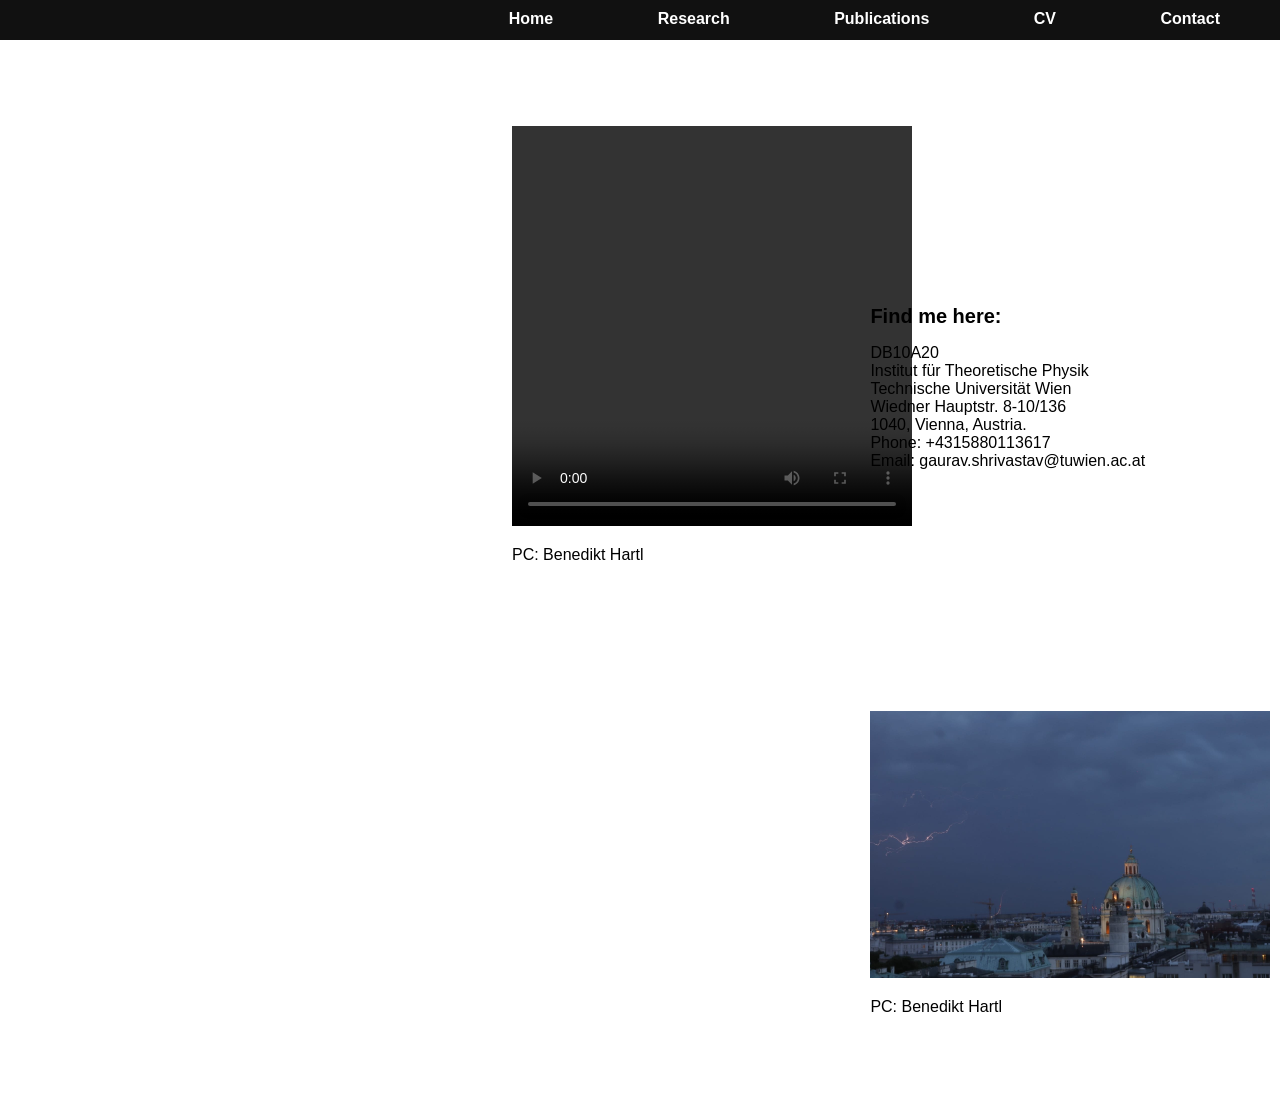
==== contact.html @ 845c1a48 "Inital commit" ====
<!----- this is a file for the webpage--->
<!DOCTYPE html>
<html lang="en">
<head>
<title>Gaurav P. Shrivastav</title>
<meta charset="utf-8">
<meta name="viewport" content="width=device-width, initial-scale=1">
<style>
* {
  box-sizing: border-box;
}

body {
  margin: 0;
  font-family: Arial, Helvetica, sans-serif;
}

/* Style the side navigation */
.sidenav {
  height: 40px;
  width: 100%;
/*  position: fixed; */ 
  z-index: -1;
  top:  0;
  left: 0;
  padding: 10px 10px 5px;
  background-color: #111;
  text-align: right;
  overflow-x: hidden;
}


/* Side navigation links */
.sidenav a {
  color: white;
  padding: 50px 50px 10px;
  text-decoration: none;
  display: inline;
  text-align: center;
}

/* Change color on hover */
.sidenav a:hover {
  background-color: #ddd;
  color: black;
}

.container1 {
    position:absolute;
    top:14%;
    left:0;
    width: 50%;
    background-color: none;
    margin-left: 40%;
    height: 30%;
}
.first1 {
    width: 100%;
    float: left;
    height: 30%;
    background-color: none;
}

.container2 {
    position:absolute;
    top: 32%;
    left:68%;
    width: 40%;
    background-color: none;
    height: 30%;
}

.first2 {
	
    width: 100%;
    float: left;
    height: 30%;
    background-color: none;
}

.container4 {
    position:absolute;
    top:79%;
    left:68%;
    width: 50%;
    background-color: none;
    height: 30%;
}
.first4 {
    width: 500px;
    float: left;
    height: 400px;
    padding-top: 80px;
    background-color: none;
}



h1 {
  color: black;
  font-weight: bold;
  font-size: 28px;
  text-align: Left;
}

h2 {
  font-weight: bold;
  color:none;
  font-size: 20px;
  text-align: left;
}

/* Style the content */
.content {
  margin-left: 200px;
  padding-left: 20px;
}


.mapouter{
    position:absolute;
    top:79%;
    left:0;
    margin-left:40%;
    text-align:right;
    height:400px;
    width:400px;
}
.gmap_canvas{
    overflow:hidden;
    background:none;!important;
    height:400px;
    width:400px;
}

</style>
</head>
<body>

<div class="sidenav">
  <a href="index.html"><b> Home</b></a>
  <a href="research.html"><b>Research</b></a>
  <a href="publications.html"><b>Publications</b></a>
  <a href="cv.html"><b>CV</b></a>
  <a href="contant.html"><b>Contact</b></a>
</div>

<!--<div class="content">
  <h2>Gaurav P. Shrivastav</h2>
  <p>A full-height, fixed sidenav and content.</p>
</div>-->
<div class="container1">
   <div class="first1">
     <video width="400" height="400" controls autoplay>
           <source src="movies/kkm.mp4" type="video/mp4" >
           <source src="kkm.ogg" type="video/ogg">
        </video>
	   <p></p>
            PC: Benedikt Hartl
   </div>
</div>
<div class="container2">
    <div class="first2">
    	   <h2>Find me here: </h2>
	   <p> DB10A20 <br>
	   Institut f&uuml;r Theoretische Physik <br>
	   Technische Universit&auml;t Wien <br> 
	   Wiedner Hauptstr. 8-10/136 <br>  
	   1040, Vienna, Austria. <br>
	   Phone: +4315880113617 <br>
	   Email: gaurav.shrivastav&#64;tuwien.ac.at
           </p>
    </div>	    
</div>

<div class="mapouter">
    <div class="gmap_canvas">
	    <iframe width="400" height="300" id="gmap_canvas" src="https://maps.google.com/maps?q=wiedner%20hauptstrasse%208-10&t=&z=13&ie=UTF8&iwloc=&output=embed" frameborder="0" scrolling="yes" marginheight="0" marginwidth="0">
	</iframe>
    </div>
</div>

<div class="container4">
     <div class="firs4">
       <picture> 
            <source media="(min-width:150px)" srcset="pics/kk.jpeg">
	   <img src="pics/kk.jpeg" alt="kk" style="width:400px" heigth="400px">
      </picture>
      <p></p>
            PC: Benedikt Hartl
	    <p></p>
     </div>	     
</div>




</body>
</html>
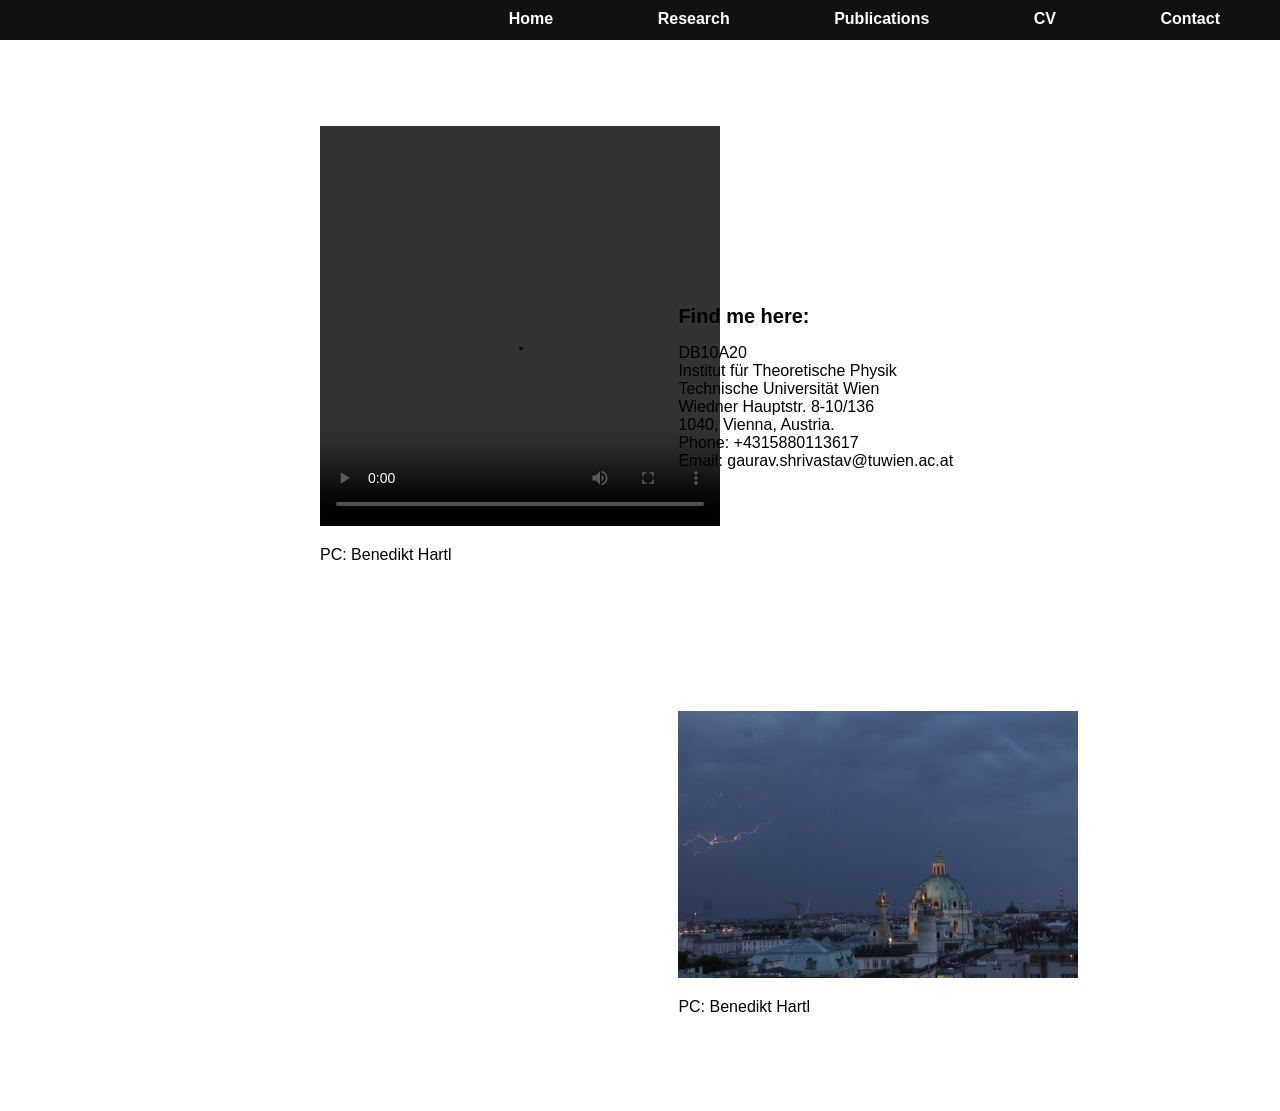
==== commit e37124d9: "test commit" ====
--- a/contact.html
+++ b/contact.html
@@ -51,7 +51,7 @@
     left:0;
     width: 50%;
     background-color: none;
-    margin-left: 40%;
+    margin-left: 25%;
     height: 30%;
 }
 .first1 {
@@ -64,7 +64,7 @@
 .container2 {
     position:absolute;
     top: 32%;
-    left:68%;
+    left:53%;
     width: 40%;
     background-color: none;
     height: 30%;
@@ -81,7 +81,7 @@
 .container4 {
     position:absolute;
     top:79%;
-    left:68%;
+    left:53%;
     width: 50%;
     background-color: none;
     height: 30%;
@@ -121,7 +121,7 @@
     position:absolute;
     top:79%;
     left:0;
-    margin-left:40%;
+    margin-left:25%;
     text-align:right;
     height:400px;
     width:400px;
@@ -141,7 +141,7 @@
   <a href="index.html"><b> Home</b></a>
   <a href="research.html"><b>Research</b></a>
   <a href="publications.html"><b>Publications</b></a>
-  <a href="cv.html"><b>CV</b></a>
+  <a href="CV.html"><b>CV</b></a>
   <a href="contant.html"><b>Contact</b></a>
 </div>
 
@@ -152,7 +152,7 @@
 <div class="container1">
    <div class="first1">
      <video width="400" height="400" controls autoplay>
-           <source src="movies/kkm.mp4" type="video/mp4" >
+           <source src="movies/kkm.MP4" type="video/mp4" >
            <source src="kkm.ogg" type="video/ogg">
         </video>
 	   <p></p>
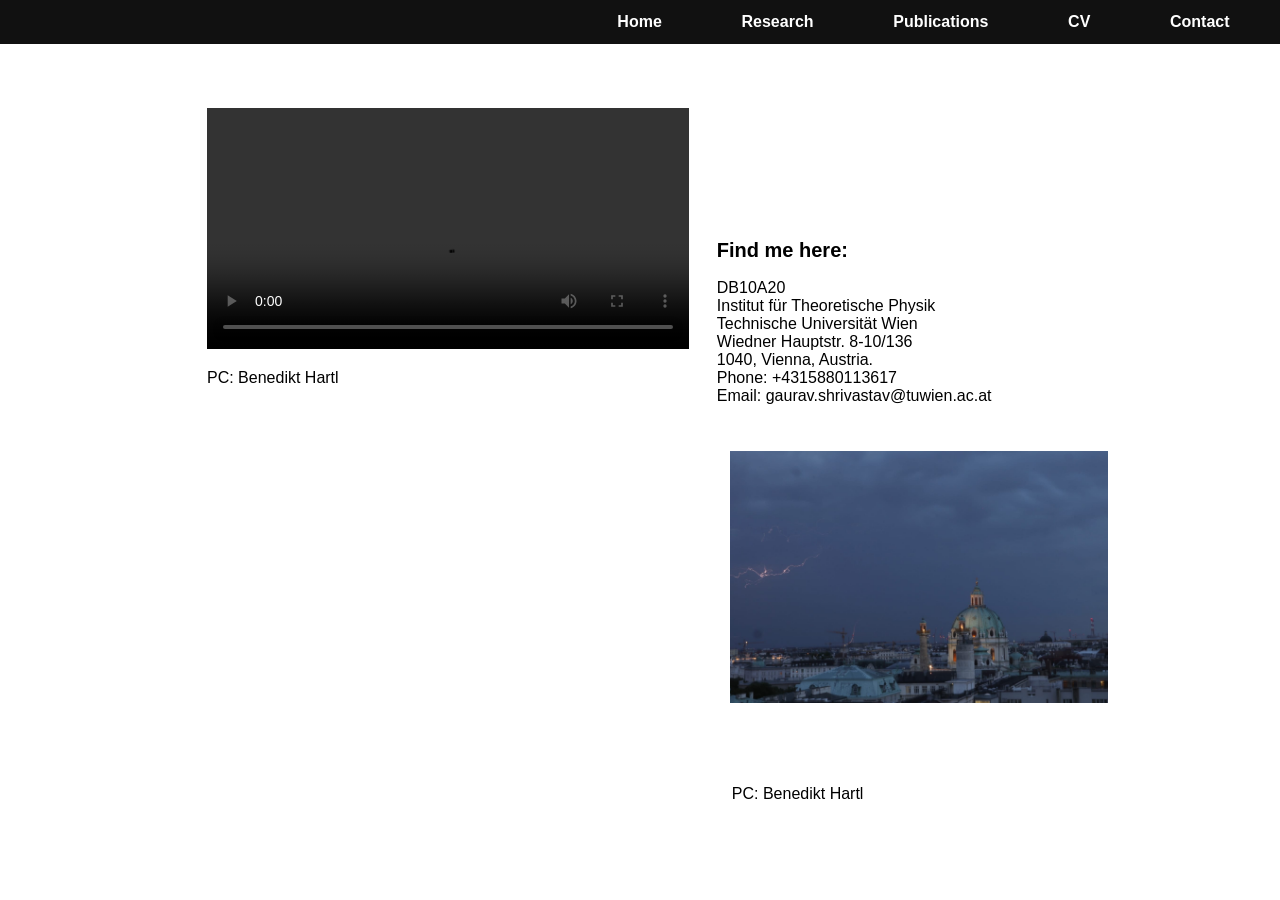
==== commit 342d98d3: "third commit" ====
--- a/contact.html
+++ b/contact.html
@@ -17,13 +17,13 @@
 
 /* Style the side navigation */
 .sidenav {
-  height: 40px;
+  height: 2%;
   width: 100%;
 /*  position: fixed; */ 
   z-index: -1;
   top:  0;
   left: 0;
-  padding: 10px 10px 5px;
+  padding: 1% 1%;
   background-color: #111;
   text-align: right;
   overflow-x: hidden;
@@ -33,7 +33,7 @@
 /* Side navigation links */
 .sidenav a {
   color: white;
-  padding: 50px 50px 10px;
+  padding: 3% 3% 1%;
   text-decoration: none;
   display: inline;
   text-align: center;
@@ -118,21 +118,67 @@
 
 
 .mapouter{
-    position:absolute;
-    top:79%;
-    left:0;
-    margin-left:25%;
+    margin-left:5%;
     text-align:right;
-    height:400px;
-    width:400px;
+    width:60%;
 }
 .gmap_canvas{
     overflow:hidden;
-    background:none;!important;
-    height:400px;
-    width:400px;
-}
-
+    background:none;
+    width:80%;
+}
+
+
+
+.row:after {
+  content: "";
+  clear: both;
+  display: block;
+}
+
+[class*="col-"] {
+  float: left;
+  padding: 15px;
+}
+
+/* for desktop */
+.col-1 {
+   width: 40%;
+   margin-left:15%;
+   padding-top:5%;
+}
+.col-2 {
+   width: 40%;
+   padding-left: 1%;
+   padding-right:2%;
+   padding-top:14%;
+}
+.col-3 {
+   width: 40%;
+   padding-left: 2%;
+   padding-right:1%;
+}
+.col-4 {
+   width: 40%;
+   margin-left:15%;
+}
+.col-5 {
+   width: 40%;
+   margin-left:56%;
+}
+
+video{
+    width:100%;
+    height:auto;
+}
+@media only screen and (max-width: 768px) {
+  /* For mobile phones: */
+  [class*="col-"] {
+    width: 100%;
+    margin:2%;
+    padding:0;
+  }
+}
 </style>
 </head>
 <body>
@@ -149,18 +195,16 @@
   <h2>Gaurav P. Shrivastav</h2>
   <p>A full-height, fixed sidenav and content.</p>
 </div>-->
-<div class="container1">
-   <div class="first1">
-     <video width="400" height="400" controls autoplay>
+<div class="row">
+   <div class="col-1">
+     <video controls autoplay>
            <source src="movies/kkm.MP4" type="video/mp4" >
            <source src="kkm.ogg" type="video/ogg">
         </video>
 	   <p></p>
             PC: Benedikt Hartl
    </div>
-</div>
-<div class="container2">
-    <div class="first2">
+    <div class="col-2">
     	   <h2>Find me here: </h2>
 	   <p> DB10A20 <br>
 	   Institut f&uuml;r Theoretische Physik <br>
@@ -171,30 +215,21 @@
 	   Email: gaurav.shrivastav&#64;tuwien.ac.at
            </p>
     </div>	    
+
+<div class="col-4">
+	    <iframe width="600" height="300" src="https://maps.google.com/maps?q=wiedner%20hauptstrasse%208-10&t=&z=13&ie=UTF8&iwloc=&output=embed" frameborder="0" scrolling="yes" marginheight="0" marginwidth="0">
+	</iframe>
 </div>
-
-<div class="mapouter">
-    <div class="gmap_canvas">
-	    <iframe width="400" height="300" id="gmap_canvas" src="https://maps.google.com/maps?q=wiedner%20hauptstrasse%208-10&t=&z=13&ie=UTF8&iwloc=&output=embed" frameborder="0" scrolling="yes" marginheight="0" marginwidth="0">
-	</iframe>
-    </div>
-</div>
-
-<div class="container4">
-     <div class="firs4">
+     <div class="col-3">
        <picture> 
-            <source media="(min-width:150px)" srcset="pics/kk.jpeg">
-	   <img src="pics/kk.jpeg" alt="kk" style="width:400px" heigth="400px">
+            <source media="(min-width:1%)" srcset="pics/kk.jpeg">
+	   <img src="pics/kk.jpeg" alt="kk" style="width:80%" align="left">
       </picture>
-      <p></p>
+     </div>	
+     <div class="col-5">
             PC: Benedikt Hartl
-	    <p></p>
      </div>	     
 </div>
-
-
-
-
 </body>
 </html>
 
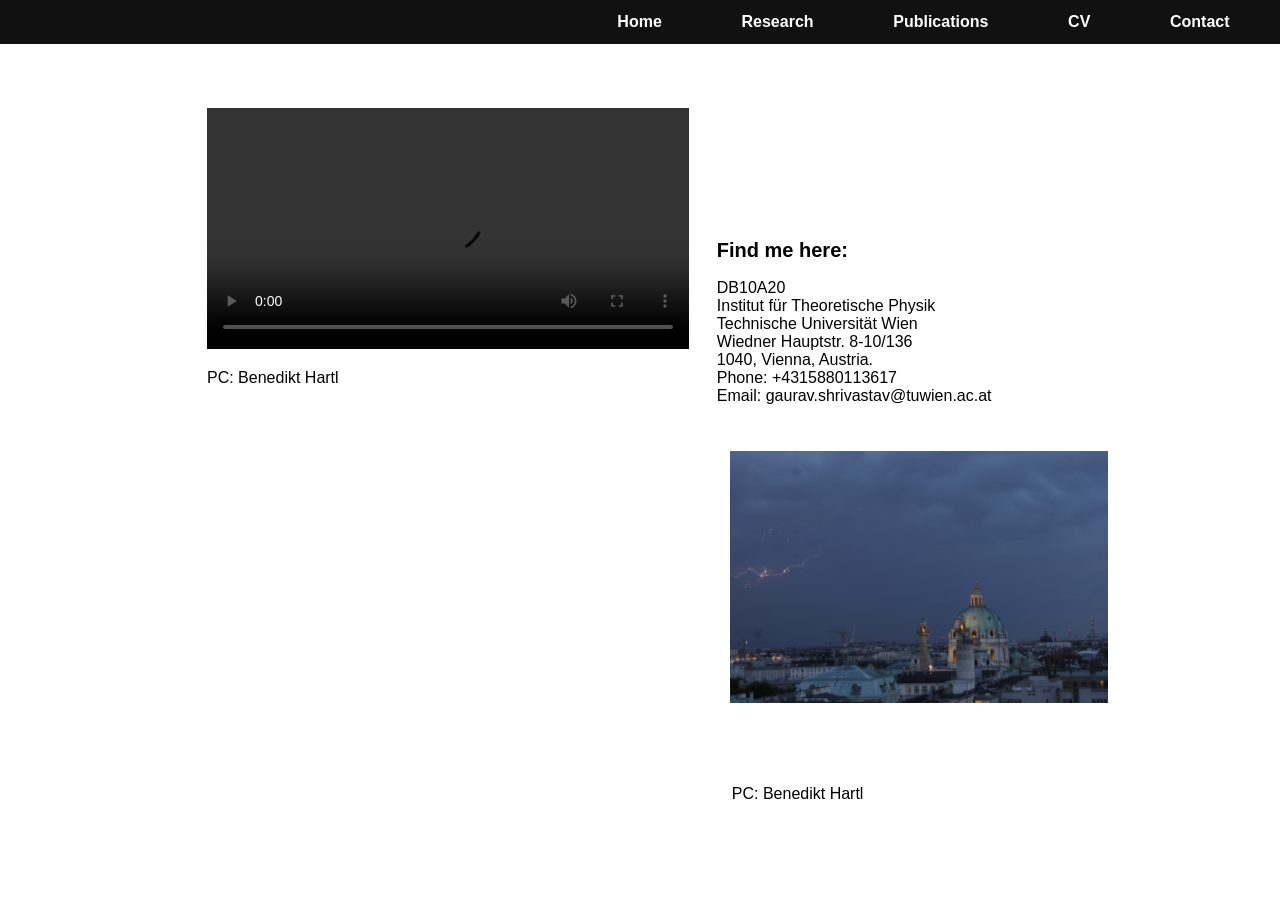
==== commit 3c9d2b97: "fourth commit" ====
--- a/contact.html
+++ b/contact.html
@@ -188,7 +188,7 @@
   <a href="research.html"><b>Research</b></a>
   <a href="publications.html"><b>Publications</b></a>
   <a href="CV.html"><b>CV</b></a>
-  <a href="contant.html"><b>Contact</b></a>
+  <a href="contact.html"><b>Contact</b></a>
 </div>
 
 <!--<div class="content">
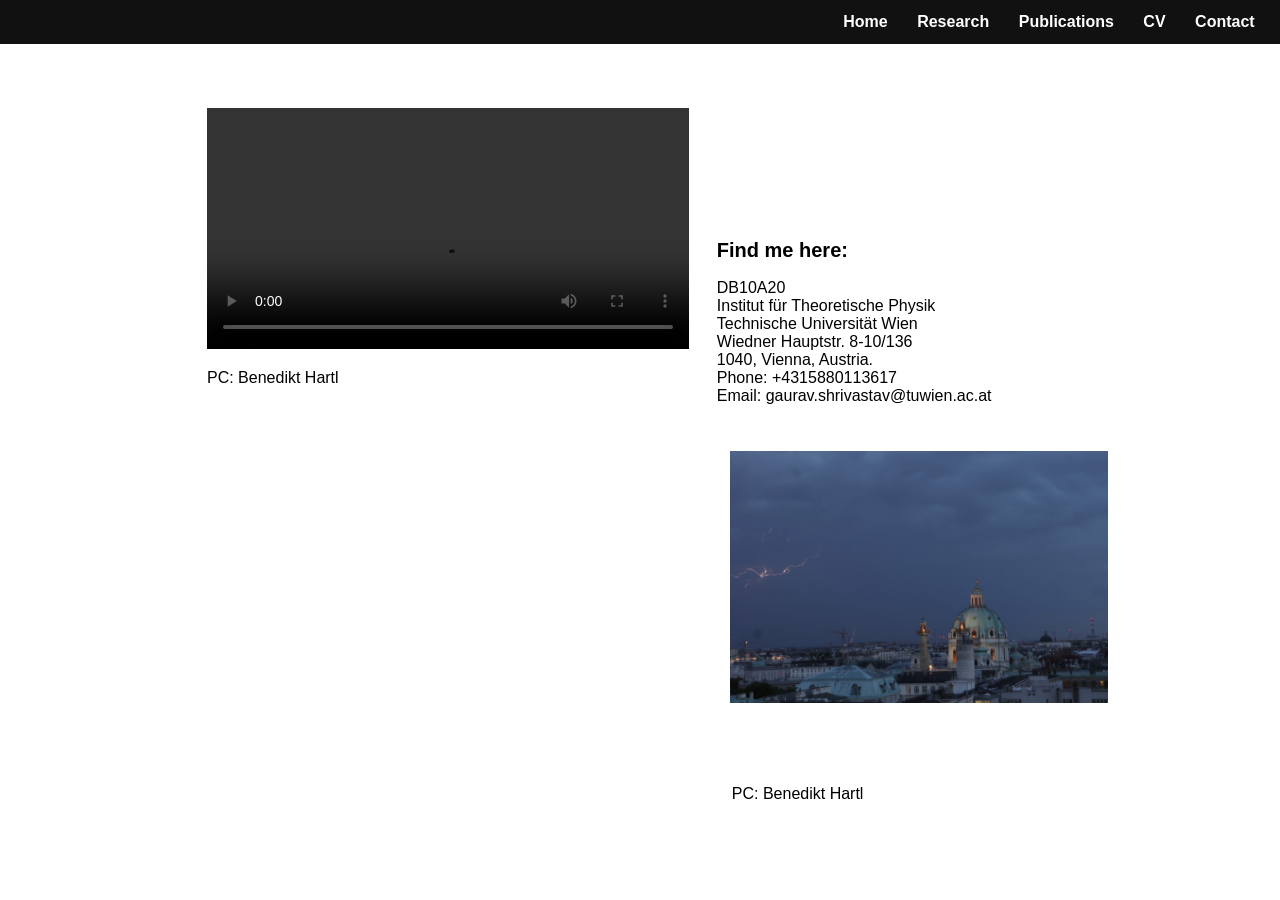
==== commit f5a5298a: "12th commit" ====
--- a/contact.html
+++ b/contact.html
@@ -33,7 +33,7 @@
 /* Side navigation links */
 .sidenav a {
   color: white;
-  padding: 3% 3% 1%;
+  padding: 1% 1% 1%;
   text-decoration: none;
   display: inline;
   text-align: center;
@@ -171,7 +171,7 @@
     width:100%;
     height:auto;
 }
-@media only screen and (max-width: 768px) {
+@media only screen and (max-width: 1024px) {
   /* For mobile phones: */
   [class*="col-"] {
     width: 100%;
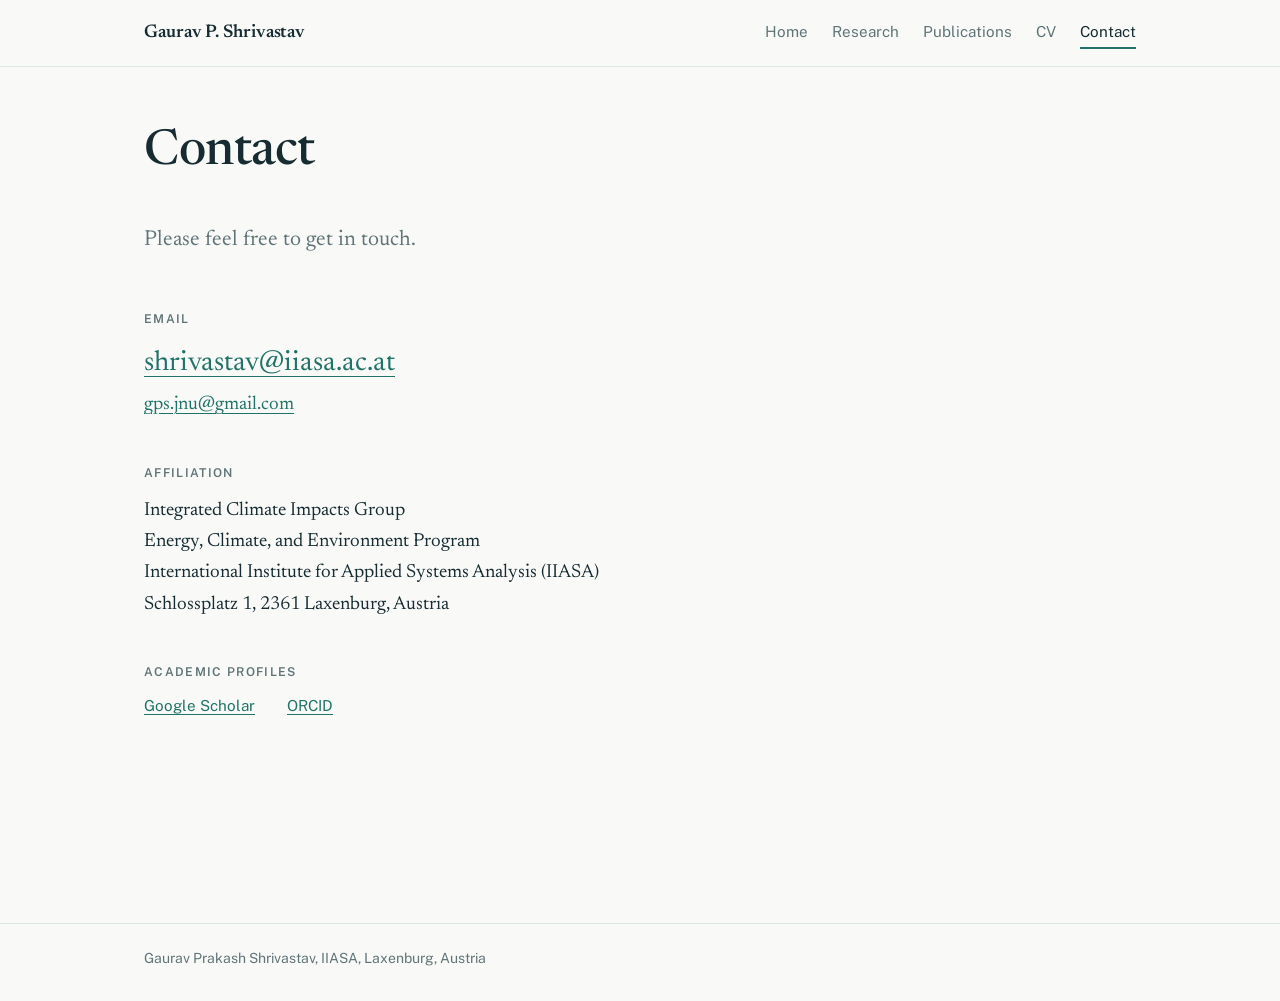
==== commit a14d5987: "Redesign website v3" ====
--- a/contact.html
+++ b/contact.html
@@ -1,235 +1,57 @@
-<!----- this is a file for the webpage--->
 <!DOCTYPE html>
+
 <html lang="en">
 <head>
-<title>Gaurav P. Shrivastav</title>
-<meta charset="utf-8">
-<meta name="viewport" content="width=device-width, initial-scale=1">
-<style>
-* {
-  box-sizing: border-box;
-}
-
-body {
-  margin: 0;
-  font-family: Arial, Helvetica, sans-serif;
-}
-
-/* Style the side navigation */
-.sidenav {
-  height: 2%;
-  width: 100%;
-/*  position: fixed; */ 
-  z-index: -1;
-  top:  0;
-  left: 0;
-  padding: 1% 1%;
-  background-color: #111;
-  text-align: right;
-  overflow-x: hidden;
-}
-
-
-/* Side navigation links */
-.sidenav a {
-  color: white;
-  padding: 1% 1% 1%;
-  text-decoration: none;
-  display: inline;
-  text-align: center;
-}
-
-/* Change color on hover */
-.sidenav a:hover {
-  background-color: #ddd;
-  color: black;
-}
-
-.container1 {
-    position:absolute;
-    top:14%;
-    left:0;
-    width: 50%;
-    background-color: none;
-    margin-left: 25%;
-    height: 30%;
-}
-.first1 {
-    width: 100%;
-    float: left;
-    height: 30%;
-    background-color: none;
-}
-
-.container2 {
-    position:absolute;
-    top: 32%;
-    left:53%;
-    width: 40%;
-    background-color: none;
-    height: 30%;
-}
-
-.first2 {
-	
-    width: 100%;
-    float: left;
-    height: 30%;
-    background-color: none;
-}
-
-.container4 {
-    position:absolute;
-    top:79%;
-    left:53%;
-    width: 50%;
-    background-color: none;
-    height: 30%;
-}
-.first4 {
-    width: 500px;
-    float: left;
-    height: 400px;
-    padding-top: 80px;
-    background-color: none;
-}
-
-
-
-h1 {
-  color: black;
-  font-weight: bold;
-  font-size: 28px;
-  text-align: Left;
-}
-
-h2 {
-  font-weight: bold;
-  color:none;
-  font-size: 20px;
-  text-align: left;
-}
-
-/* Style the content */
-.content {
-  margin-left: 200px;
-  padding-left: 20px;
-}
-
-
-.mapouter{
-    margin-left:5%;
-    text-align:right;
-    width:60%;
-}
-.gmap_canvas{
-    overflow:hidden;
-    background:none;
-    width:80%;
-}
-
-
-
-.row:after {
-  content: "";
-  clear: both;
-  display: block;
-}
-
-[class*="col-"] {
-  float: left;
-  padding: 15px;
-}
-
-/* for desktop */
-.col-1 {
-   width: 40%;
-   margin-left:15%;
-   padding-top:5%;
-}
-.col-2 {
-   width: 40%;
-   padding-left: 1%;
-   padding-right:2%;
-   padding-top:14%;
-}
-.col-3 {
-   width: 40%;
-   padding-left: 2%;
-   padding-right:1%;
-}
-.col-4 {
-   width: 40%;
-   margin-left:15%;
-}
-.col-5 {
-   width: 40%;
-   margin-left:56%;
-}
-
-video{
-    width:100%;
-    height:auto;
-}
-@media only screen and (max-width: 1024px) {
-  /* For mobile phones: */
-  [class*="col-"] {
-    width: 100%;
-    margin:2%;
-    padding:0;
-  }
-}
-</style>
+<meta charset="utf-8"/>
+<meta content="width=device-width, initial-scale=1" name="viewport"/>
+<title>Contact | Gaurav P. Shrivastav</title>
+<meta content="Contact Gaurav P. Shrivastav for scientific collaboration and correspondence." name="description"/>
+<link href="https://fonts.googleapis.com" rel="preconnect"/>
+<link crossorigin="" href="https://fonts.gstatic.com" rel="preconnect"/>
+<link href="https://fonts.googleapis.com/css2?family=Newsreader:ital,opsz,wght@0,6..72,400;0,6..72,500;0,6..72,600;1,6..72,400&amp;family=Public+Sans:wght@400;500;600&amp;display=swap" rel="stylesheet"/>
+<link href="assets/style.css" rel="stylesheet"/>
 </head>
 <body>
-
-<div class="sidenav">
-  <a href="index.html"><b> Home</b></a>
-  <a href="research.html"><b>Research</b></a>
-  <a href="publications.html"><b>Publications</b></a>
-  <a href="CV.html"><b>CV</b></a>
-  <a href="contact.html"><b>Contact</b></a>
+<header class="site-header">
+<div class="wrap">
+<a class="site-name" href="index.html">Gaurav P. Shrivastav</a>
+<nav aria-label="Main" class="site-nav">
+<a href="index.html">Home</a>
+<a href="research.html">Research</a>
+<a href="publications.html">Publications</a>
+<a href="CV.html">CV</a>
+<a aria-current="page" href="contact.html">Contact</a>
+</nav>
 </div>
-
-<!--<div class="content">
-  <h2>Gaurav P. Shrivastav</h2>
-  <p>A full-height, fixed sidenav and content.</p>
-</div>-->
-<div class="row">
-   <div class="col-1">
-     <video controls autoplay>
-           <source src="movies/kkm.MP4" type="video/mp4" >
-           <source src="kkm.ogg" type="video/ogg">
-        </video>
-	   <p></p>
-            PC: Benedikt Hartl
-   </div>
-    <div class="col-2">
-    	   <h2>Find me here: </h2>
-	   <p> DB10A20 <br>
-	   Institut f&uuml;r Theoretische Physik <br>
-	   Technische Universit&auml;t Wien <br> 
-	   Wiedner Hauptstr. 8-10/136 <br>  
-	   1040, Vienna, Austria. <br>
-	   Phone: +4315880113617 <br>
-	   Email: gaurav.shrivastav&#64;tuwien.ac.at
-           </p>
-    </div>	    
-
-<div class="col-4">
-	    <iframe width="600" height="300" src="https://maps.google.com/maps?q=wiedner%20hauptstrasse%208-10&t=&z=13&ie=UTF8&iwloc=&output=embed" frameborder="0" scrolling="yes" marginheight="0" marginwidth="0">
-	</iframe>
+</header>
+<main>
+<div class="wrap">
+<header class="page-title">
+<h1>Contact</h1>
+</header>
+<section aria-label="Contact information" class="contact-minimal">
+<p class="contact-intro">Please feel free to get in touch.</p>
+<div class="contact-block">
+<h2>Email</h2>
+<p class="contact-primary"><a href="mailto:shrivastav@iiasa.ac.at">shrivastav@iiasa.ac.at</a></p>
+<p><a href="mailto:gps.jnu@gmail.com">gps.jnu@gmail.com</a></p>
 </div>
-     <div class="col-3">
-       <picture> 
-            <source media="(min-width:1%)" srcset="pics/kk.jpeg">
-	   <img src="pics/kk.jpeg" alt="kk" style="width:80%" align="left">
-      </picture>
-     </div>	
-     <div class="col-5">
-            PC: Benedikt Hartl
-     </div>	     
+<div class="contact-block">
+<h2>Affiliation</h2>
+<address>Integrated Climate Impacts Group<br/>Energy, Climate, and Environment Program<br/>International Institute for Applied Systems Analysis (IIASA)<br/>Schlossplatz 1, 2361 Laxenburg, Austria</address>
 </div>
+<div class="contact-block">
+<h2>Academic profiles</h2>
+<div class="contact-profile-links">
+<a href="https://scholar.google.com/citations?user=l1of7kkAAAAJ&amp;hl=en" rel="noopener noreferrer" target="_blank">Google Scholar</a>
+<a href="https://orcid.org/0000-0001-9152-8887" rel="noopener noreferrer" target="_blank">ORCID</a>
+</div>
+</div>
+</section>
+</div>
+</main>
+<footer class="site-footer">
+<div class="wrap small">Gaurav Prakash Shrivastav, IIASA, Laxenburg, Austria</div>
+</footer>
 </body>
 </html>
-
--- a/assets/style.css
+++ b/assets/style.css
@@ -0,0 +1,306 @@
+/* Gaurav P. Shrivastav — personal site
+   One stylesheet for every page. Colors live on :root so dark mode is one block. */
+
+:root {
+  --bg: #f9faf8;
+  --surface: #ffffff;
+  --ink: #172c32;
+  --muted: #607477;
+  --rule: #dce6e2;
+  --accent: #217267;
+  --accent-soft: #e8f2ef;
+  --serif: "Newsreader", "Iowan Old Style", "Palatino Linotype", Palatino, Georgia, serif;
+  --sans: "Public Sans", "Segoe UI", Helvetica, Arial, sans-serif;
+  --measure: 68ch;
+  --wide: 1040px;
+  color-scheme: light;
+}
+
+@media (prefers-color-scheme: dark) {
+  :root {
+    --bg: #101d1f;
+    --surface: #18282b;
+    --ink: #ebf1ef;
+    --muted: #b0c2bd;
+    --rule: #304546;
+    --accent: #85cab7;
+    --accent-soft: #203c37;
+    color-scheme: dark;
+  }
+}
+
+*, *::before, *::after { box-sizing: border-box; }
+
+html { -webkit-text-size-adjust: 100%; }
+
+body {
+  margin: 0;
+  background: var(--bg);
+  color: var(--ink);
+  font-family: var(--serif);
+  font-size: 1.1875rem;          /* 19px */
+  line-height: 1.6;
+  font-optical-sizing: auto;
+}
+
+img, video, iframe { max-width: 100%; display: block; }
+img { height: auto; }
+
+a { color: var(--accent); text-decoration-thickness: 1px; text-underline-offset: 0.18em; }
+a:hover { text-decoration-thickness: 2px; }
+:focus-visible { outline: 2px solid var(--accent); outline-offset: 3px; border-radius: 2px; }
+
+.wrap { max-width: var(--wide); margin: 0 auto; padding: 0 1.5rem; }
+
+/* ---------- header ---------- */
+.site-header { border-bottom: 1px solid var(--rule); background: var(--bg); }
+.site-header .wrap {
+  display: flex; align-items: baseline; justify-content: space-between;
+  gap: 1rem 2rem; flex-wrap: wrap; padding-top: 1.1rem; padding-bottom: 1.1rem;
+}
+.site-name {
+  font-family: var(--serif); font-size: 1.15rem; font-weight: 600;
+  color: var(--ink); text-decoration: none; letter-spacing: -0.005em;
+}
+.site-nav { display: flex; flex-wrap: wrap; gap: 0.25rem 1.5rem; font-family: var(--sans); font-size: 0.95rem; }
+.site-nav a { color: var(--muted); text-decoration: none; padding: 0.15rem 0; border-bottom: 2px solid transparent; }
+.site-nav a:hover { color: var(--ink); }
+.site-nav a[aria-current="page"] { color: var(--ink); border-bottom-color: var(--accent); }
+
+main { padding: 3.5rem 0 4.5rem; }
+
+/* ---------- type ---------- */
+h1, h2, h3 { font-family: var(--serif); font-weight: 600; line-height: 1.2; letter-spacing: -0.01em; }
+h1 { font-size: clamp(2.2rem, 4.5vw, 3.1rem); margin: 0 0 0.5rem; font-weight: 500; }
+h2 { font-size: 1.6rem; margin: 0 0 1rem; }
+h3 { font-size: 1.2rem; margin: 0 0 0.35rem; }
+p { margin: 0 0 1rem; }
+.lede { font-size: 1.3rem; line-height: 1.5; color: var(--muted); max-width: var(--measure); }
+.prose { max-width: var(--measure); }
+.small, .meta { font-family: var(--sans); font-size: 0.875rem; line-height: 1.5; color: var(--muted); }
+.page-title { margin-bottom: 2.5rem; }
+
+section + section { margin-top: 4rem; }
+
+/* ---------- home ---------- */
+.hero { display: grid; grid-template-columns: minmax(0, 1fr) 300px; gap: 3rem; align-items: center; }
+.hero .role { font-family: var(--sans); font-size: 1.05rem; color: var(--accent); margin: 0 0 1.5rem; font-weight: 500; }
+.affil { font-size: 1.05rem; color: var(--muted); line-height: 1.55; margin-bottom: 1.5rem; }
+.affil strong { color: var(--ink); font-weight: 500; }
+.links { display: flex; flex-wrap: wrap; gap: 0.6rem; font-family: var(--sans); font-size: 0.9rem; }
+.links a {
+  text-decoration: none; padding: 0.4rem 0.85rem; border: 1px solid var(--rule);
+  border-radius: 999px; color: var(--ink); background: var(--surface);
+}
+.links a:hover { border-color: var(--accent); color: var(--accent); }
+.portrait { border-radius: 4px; width: 100%; aspect-ratio: 4 / 5; object-fit: cover; object-position: 50% 20%; }
+
+.interests { display: grid; grid-template-columns: minmax(0, 1fr) minmax(0, 0.85fr); gap: 3rem; align-items: start; }
+.interests dl { margin: 0; }
+.interests dt { font-weight: 600; font-size: 1.15rem; margin-top: 1.4rem; }
+.interests dt:first-child { margin-top: 0; }
+.interests dd { margin: 0.2rem 0 0; color: var(--muted); }
+.interests figure { margin: 0; max-width: 420px; justify-self: end; }
+.interests img { border-radius: 4px; background: #fff; }
+
+/* ---------- research ---------- */
+.topic { display: grid; grid-template-columns: minmax(0, 1.15fr) minmax(0, 1fr); gap: 2.5rem; align-items: start;
+  padding-top: 3rem; border-top: 1px solid var(--rule); }
+.topic:first-of-type { border-top: 0; padding-top: 0; }
+.topic figure { margin: 0; }
+.topic figure img, .topic video { border-radius: 4px; background: #000; width: 100%; }
+.topic figure img.on-white { background: #fff; }
+.topic figure + figure { margin-top: 1.25rem; }
+figcaption { font-family: var(--sans); font-size: 0.85rem; color: var(--muted); margin-top: 0.5rem; line-height: 1.45; }
+.refs { font-family: var(--sans); font-size: 0.9rem; margin: 1.25rem 0 0; padding: 0; list-style: none; }
+.refs li { margin-bottom: 0.3rem; }
+.refs li::before { content: "Paper: "; color: var(--muted); }
+
+/* ---------- publications & CV: year/date in the left margin ---------- */
+.timeline { display: grid; grid-template-columns: 7.5rem minmax(0, 1fr); column-gap: 2rem; }
+.timeline .when {
+  font-family: var(--sans); font-size: 0.9rem; color: var(--muted);
+  padding-top: 0.25rem; font-variant-numeric: tabular-nums;
+}
+.timeline .what { padding-bottom: 1.75rem; }
+.timeline .year { font-family: var(--serif); font-size: 1.6rem; color: var(--ink); font-weight: 500; padding-top: 0; position: sticky; top: 1rem; align-self: start; }
+.timeline > .group { grid-column: 2; }
+
+.pub { margin: 0 0 1.5rem; }
+.pub-title { font-size: 1.15rem; line-height: 1.4; margin: 0 0 0.2rem; font-weight: 500; }
+.pub-title a { color: var(--ink); text-decoration-color: var(--rule); }
+.pub-title a:hover { color: var(--accent); text-decoration-color: var(--accent); }
+.pub .authors { font-family: var(--sans); font-size: 0.9rem; color: var(--muted); margin: 0; }
+.pub .authors b { color: var(--ink); font-weight: 600; }
+.pub .venue { font-family: var(--sans); font-size: 0.9rem; margin: 0.1rem 0 0; }
+.pub .venue i { font-style: italic; }
+
+.cv-head { display: grid; grid-template-columns: minmax(0, 1fr) 160px; gap: 2rem; align-items: end; }
+.cv-head img { border-radius: 50%; width: 160px; height: 160px; object-fit: cover; }
+.cv-section { margin-top: 3.5rem; }
+.cv-section > h2 { padding-bottom: 0.6rem; border-bottom: 1px solid var(--rule); margin-bottom: 1.5rem; }
+.what h3 { margin-bottom: 0.15rem; }
+.what p { margin: 0; color: var(--muted); font-size: 1.05rem; }
+.talk-kind { font-family: var(--sans); font-size: 0.75rem; font-weight: 600; color: var(--accent);
+  background: var(--accent-soft); padding: 0.1rem 0.45rem; border-radius: 3px; vertical-align: 0.15em; margin-right: 0.35rem; }
+.award { font-family: var(--sans); font-size: 0.85rem; color: var(--accent); }
+.plain-list { margin: 0; padding-left: 1.1rem; }
+.plain-list li { margin-bottom: 0.6rem; }
+
+/* ---------- contact ---------- */
+.contact { display: grid; grid-template-columns: minmax(0, 1fr) minmax(0, 1.2fr); gap: 3rem; align-items: start; }
+address { font-style: normal; line-height: 1.6; margin-bottom: 1.5rem; }
+.map { width: 100%; aspect-ratio: 4 / 3; border: 1px solid var(--rule); border-radius: 4px; }
+.contact figure { margin: 3rem 0 0; grid-column: 1 / -1; }
+.contact figure img { border-radius: 4px; width: 100%; }
+
+/* ---------- footer ---------- */
+.site-footer { border-top: 1px solid var(--rule); }
+.site-footer .wrap { padding-top: 1.5rem; padding-bottom: 2rem; }
+
+/* ---------- small screens ---------- */
+@media (max-width: 760px) {
+  body { font-size: 1.0625rem; }
+  main { padding-top: 2.25rem; }
+  .hero { grid-template-columns: 1fr; gap: 1.75rem; }
+  .hero .portrait { max-width: 220px; order: -1; }
+  .interests, .topic, .contact { grid-template-columns: 1fr; gap: 1.75rem; }
+  .timeline { grid-template-columns: 1fr; }
+  .timeline .when { padding-top: 0; }
+  .timeline > .group { grid-column: 1; }
+  .timeline .year { position: static; margin-bottom: 0.75rem; }
+  .cv-head { grid-template-columns: 1fr; }
+  .cv-head img { order: -1; width: 110px; height: 110px; }
+}
+
+@media print {
+  .site-header nav, .site-footer { display: none; }
+  body { background: #fff; color: #000; }
+}
+
+/* Homepage: keep approved research illustration intact and appropriately contained. */
+.interests { align-items: center; }
+.interests figure { width: 100%; max-width: 420px; }
+.interests figure img { display: block; width: 100%; height: auto; object-fit: contain; background: #fff; }
+@media (max-width: 760px) {
+  .interests { align-items: start; }
+  .interests figure { justify-self: center; max-width: 560px; }
+}
+
+/* Research page: consistent text-left / figure-right editorial layout */
+.research-group-title {font-size:clamp(1.8rem,3vw,2.3rem); margin:2.1rem 0 .4rem; padding-bottom:.6rem; border-bottom:1px solid var(--rule)}
+.research-group-intro {color:var(--muted); max-width:70ch; margin:0 0 1.8rem}
+.research-group-break {margin-top:5rem}
+.research-topic {grid-template-columns:minmax(0,.95fr) minmax(0,1.05fr); gap:3.2rem; align-items:start; padding-top:2.4rem}
+.research-topic h3 {font-size:clamp(1.45rem,2.4vw,1.95rem); margin:.1rem 0 1rem}
+.research-topic .prose p {line-height:1.65}
+.research-eyebrow {font:600 .7rem/1.4 var(--sans)!important; color:var(--accent); letter-spacing:.11em; text-transform:uppercase; margin:0 0 .8rem!important}
+.research-figure {min-width:0}
+.research-figure img {background:#fff!important; width:100%;height:auto;object-fit:contain;border-radius:5px}
+.research-figure figcaption {margin-top:.65rem}
+.softmatter-topic figure img {max-height:330px; object-fit:contain; background:#fff}
+.softmatter-topic figure {margin:0}
+@media(max-width:760px){.research-topic {grid-template-columns:1fr;gap:1rem}.research-group-break{margin-top:3rem}.softmatter-topic figure img{max-height:none}}
+
+/* Research-specific editorial proportions: prioritize legible scientific figures. */
+.research-page-wrap { max-width: 1280px; }
+.research-page-wrap .research-topic { grid-template-columns: minmax(0, 0.76fr) minmax(0, 1.24fr); gap: clamp(2rem, 4vw, 4rem); align-items: center; padding-top: 3.3rem; }
+.research-page-wrap .research-topic .prose { max-width: 47ch; }
+.research-page-wrap .research-topic .research-figure img { width:100%; height:auto; max-height:none; object-fit:contain; }
+.research-page-wrap .research-figure { margin:0; }
+.research-page-wrap .figure-expand { display:block; background:#fff; border-radius:5px; overflow:hidden; }
+.research-page-wrap .figure-expand:focus-visible {outline:2px solid var(--accent);outline-offset:4px}
+.research-page-wrap .research-topic .softmatter-topic { align-items:start; }
+@media(max-width:760px){
+ .research-page-wrap .research-topic {grid-template-columns:minmax(0,1fr); gap:1.3rem; align-items:start;}
+ .research-page-wrap .research-topic .prose { max-width:var(--measure); }
+}
+
+
+/* Research page — balanced editorial treatment for both disciplines */
+.research-page-wrap { max-width: 1160px; }
+.research-page-wrap .research-topic {
+  grid-template-columns: minmax(0, 1.04fr) minmax(0, .96fr);
+  gap: clamp(2rem, 4vw, 3.2rem);
+  align-items: center;
+  padding-top: 2.5rem;
+}
+.research-page-wrap .research-topic .prose { max-width: 62ch; }
+.research-page-wrap .research-topic figure {
+  margin: 0;
+  min-width: 0;
+  width: 100%;
+  text-align: center;
+}
+.research-page-wrap .research-topic figure img,
+.research-page-wrap .research-topic .research-figure img,
+.research-page-wrap .research-topic .softmatter-topic figure img {
+  display: block;
+  width: 100%;
+  height: auto;
+  max-height: 305px;
+  object-fit: contain;
+  background: #fff;
+}
+.research-page-wrap .research-topic figcaption { text-align: left; }
+.research-page-wrap .figure-expand { background: transparent; }
+.research-page-wrap .research-group-intro { margin-bottom: 1.3rem; }
+.research-page-wrap .research-group-break { margin-top: 4rem; }
+@media (max-width: 760px) {
+  .research-page-wrap .research-topic {
+    grid-template-columns: minmax(0, 1fr);
+    gap: 1.2rem;
+    align-items: start;
+  }
+  .research-page-wrap .research-topic figure img,
+  .research-page-wrap .research-topic .research-figure img { max-height: 340px; }
+}
+
+/* Minimal contact page */
+.contact-minimal { max-width: 740px; padding-bottom: clamp(3rem, 7vw, 6rem); }
+.contact-minimal .contact-intro { max-width: 54ch; color: var(--muted); font-size: clamp(1.15rem, 2vw, 1.35rem); line-height: 1.6; margin: .15rem 0 3.3rem; }
+.contact-block { margin: 0 0 2.7rem; }
+.contact-block h2 { font-family: var(--sans); font-weight: 600; font-size: .76rem; line-height: 1.4; text-transform: uppercase; letter-spacing: .11em; color: var(--muted); margin: 0 0 .85rem; }
+.contact-block p { margin: .3rem 0; }
+.contact-block .contact-primary { font-family: var(--serif); font-size: clamp(1.4rem, 3vw, 1.75rem); }
+.contact-block a { color: var(--accent); text-decoration-thickness: 1px; text-underline-offset: .23em; overflow-wrap: anywhere; }
+.contact-block address { font-style: normal; line-height: 1.65; margin: 0; }
+.contact-profile-links { display: flex; flex-wrap: wrap; gap: 1rem 2rem; font-family: var(--sans); font-size: .95rem; }
+@media (max-width: 760px) { .contact-minimal .contact-intro { margin-bottom: 2.5rem; } .contact-block { margin-bottom: 2.2rem; } }
+
+/* Version 2 refinements */
+.hero .affil { line-height: 1.65; }
+.research-group-intro-followup { margin-top: 0.9rem; }
+
+/* Website v3: native research animation, balanced with accompanying prose */
+.research-page-wrap .ocean-adjustment-topic { margin-top: 1rem; }
+.research-page-wrap .ocean-adjustment-topic video { display:block; width:100%; height:auto; max-height:410px; object-fit:contain; background:#fff; border-radius:5px; }
+.research-page-wrap .ocean-adjustment-topic figcaption { text-align:left; margin-top:.65rem; }
+@media (prefers-reduced-motion: reduce) { .research-page-wrap .ocean-adjustment-topic video { scroll-behavior:auto; } }
+
+/* Climate overview: animation as the signature visual for the whole discipline */
+.research-page-wrap .climate-overview {
+  display:grid;
+  grid-template-columns:minmax(0,1.2fr) minmax(0,.8fr);
+  align-items:center;
+  gap:clamp(1.6rem,4vw,3.2rem);
+  margin: 1.1rem 0 2.8rem;
+}
+.research-page-wrap .climate-overview-text { min-width:0; }
+.research-page-wrap .climate-overview .research-group-intro { max-width:none; margin:0 0 1.2rem; }
+.research-page-wrap .climate-overview .research-group-intro:last-child { margin-bottom:0; }
+.research-page-wrap .climate-signature-figure { margin:0; min-width:0; width:100%; }
+.research-page-wrap .climate-signature-figure video {
+  display:block; width:100%; height:auto; max-height:450px;
+  object-fit:contain; background:#fff; border-radius:5px;
+}
+.research-page-wrap .climate-signature-figure figcaption {
+  margin-top:.55rem; text-align:left; font-size:.8rem;
+}
+@media(max-width:760px) {
+ .research-page-wrap .climate-overview { grid-template-columns:minmax(0,1fr); gap:1.4rem; }
+ .research-page-wrap .climate-signature-figure { max-width:500px; }
+}
+
+/* Soft-matter research video uses the same footprint as other research visuals. */
+.softmatter-topic .research-figure video { display:block; width:100%; height:auto; max-height:305px; object-fit:contain; background:#fff; border-radius:6px; }
